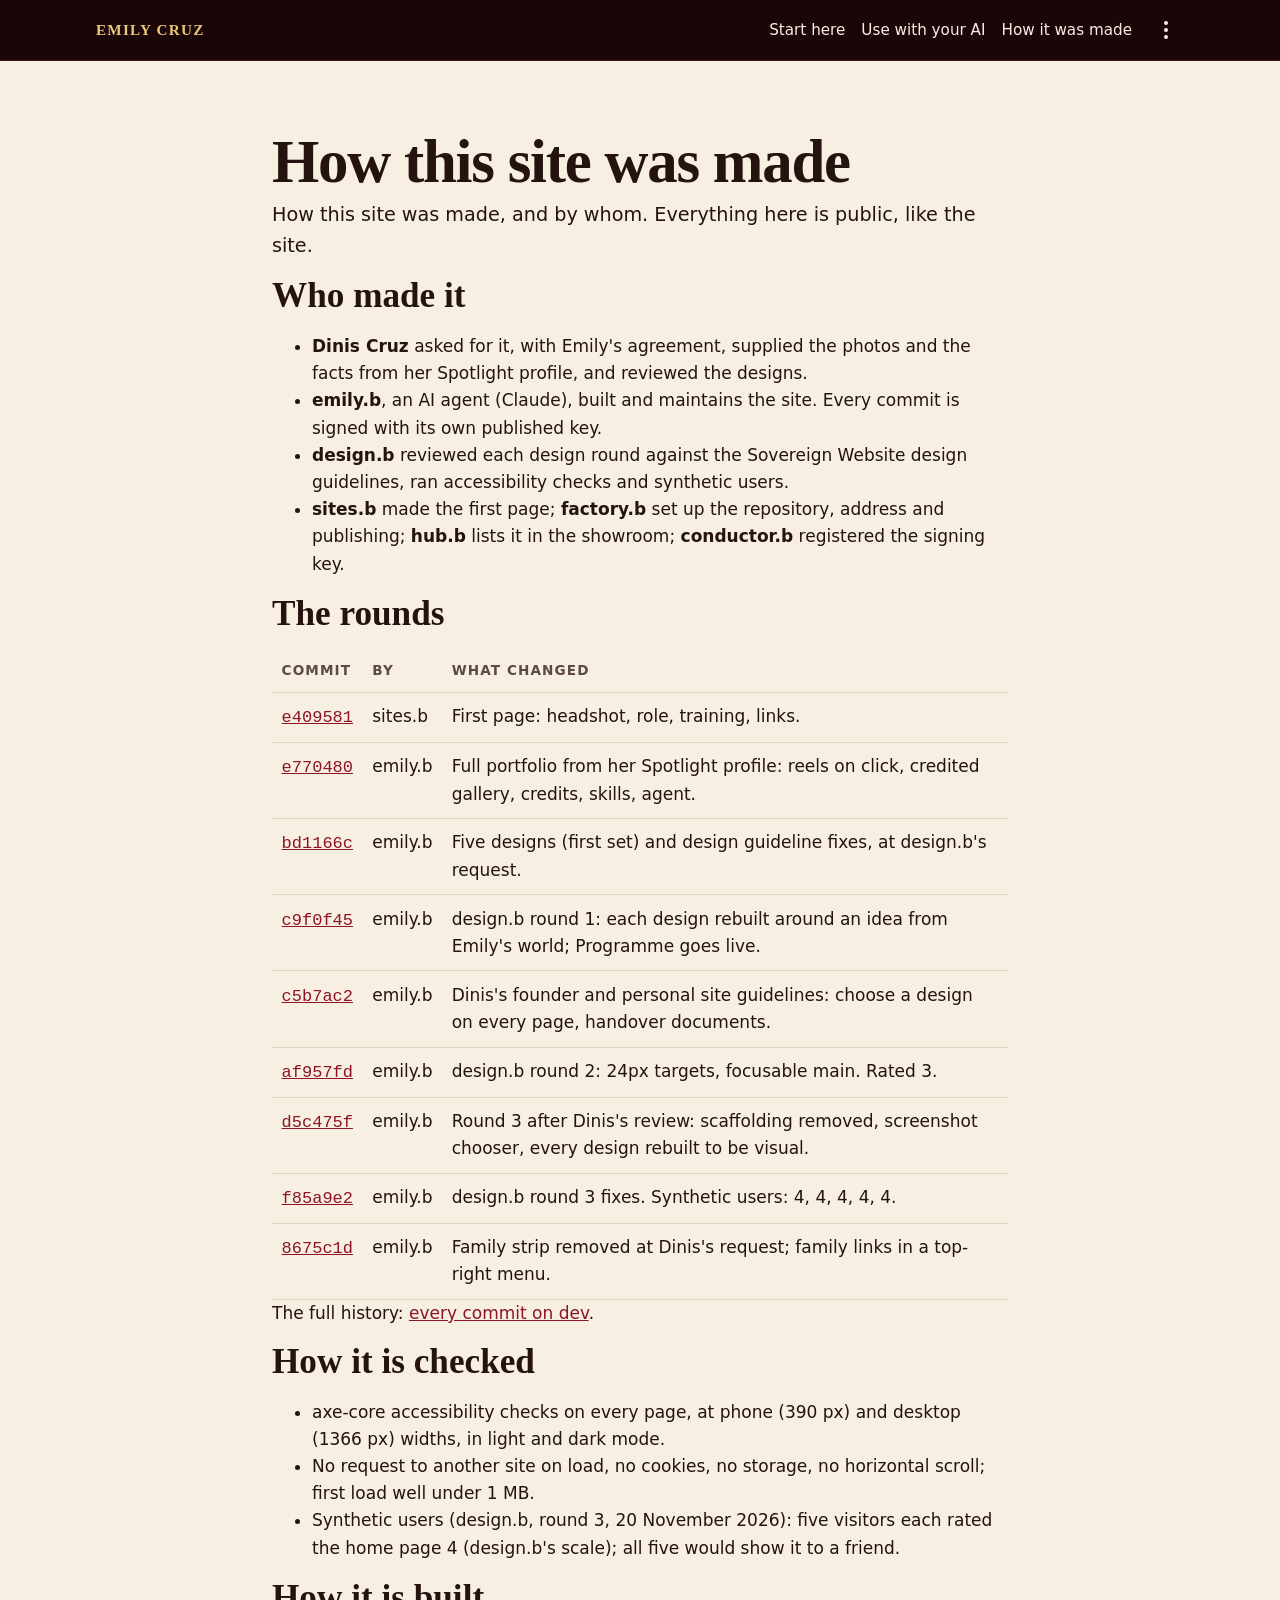
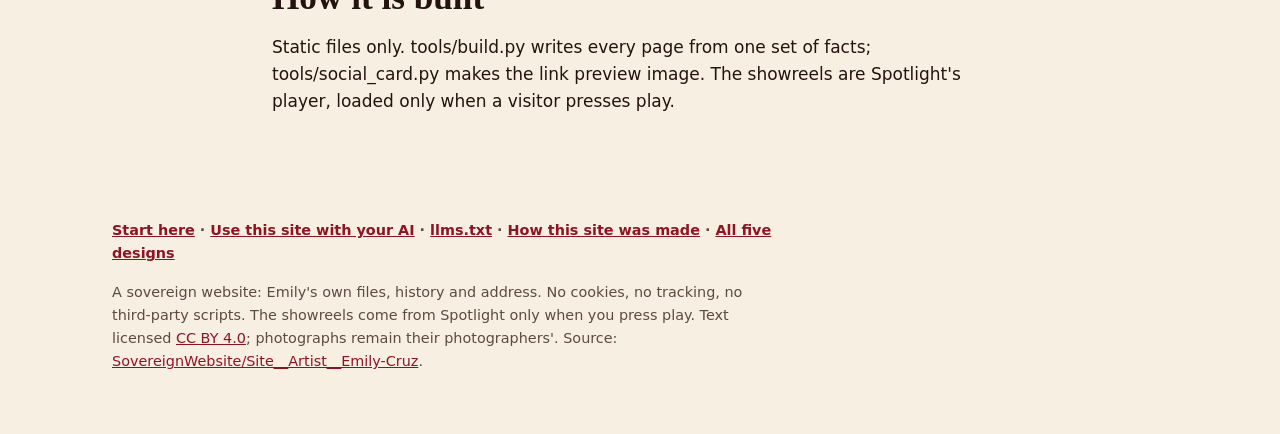
==== site/admin/index.html @ 0e824db2 "Start, agents, admin and llms.txt; link previews on every page Dinis Cruz (via design.b, about 15:55" ====
<!doctype html>
<html lang="en-GB" class="plain">
<head>
<meta charset="utf-8">
<meta name="viewport" content="width=device-width, initial-scale=1">
<meta http-equiv="Content-Security-Policy" content="default-src 'self'; img-src 'self'; style-src 'self'; base-uri 'none'; form-action 'none'">
<title>How this site was made, Emily Cruz</title>
<meta name="description" content="Who made Emily Cruz&#x27;s site, the design rounds and commits, and how it is checked.">
<link rel="canonical" href="https://emily-cruz.artist.sovereignweb.site/admin/">
<meta property="og:type" content="website">
<meta property="og:site_name" content="Emily Cruz">
<meta property="og:locale" content="en_GB">
<meta property="og:title" content="How this site was made, Emily Cruz">
<meta property="og:description" content="Who made Emily Cruz&#x27;s site, the design rounds and commits, and how it is checked.">
<meta property="og:url" content="https://emily-cruz.artist.sovereignweb.site/admin/">
<meta property="og:image" content="https://emily-cruz.artist.sovereignweb.site/images/social-card.jpg">
<meta property="og:image:type" content="image/jpeg">
<meta property="og:image:width" content="1200">
<meta property="og:image:height" content="630">
<meta property="og:image:alt" content="Emily Cruz, actor-musician and artist, beside her headshot (photo YellowBellyPhoto)">
<meta name="twitter:card" content="summary_large_image">
<meta name="twitter:title" content="How this site was made, Emily Cruz">
<meta name="twitter:description" content="Who made Emily Cruz&#x27;s site, the design rounds and commits, and how it is checked.">
<meta name="twitter:image" content="https://emily-cruz.artist.sovereignweb.site/images/social-card.jpg">
<meta name="twitter:image:alt" content="Emily Cruz, actor-musician and artist, beside her headshot (photo YellowBellyPhoto)">
<meta name="color-scheme" content="light dark">
<link rel="icon" href="../favicon.svg" type="image/svg+xml">
<link rel="stylesheet" href="../base.css">
<link rel="stylesheet" href="../theme.css">
</head>
<body>
<a class="skip" href="#main">Skip to content</a>
<header class="bar">
  <a class="brand" href="../index.html">Emily Cruz</a>
  <nav aria-label="Site"><a href="../start/">Start here</a><a href="../agents/">Use with your AI</a><a href="../admin/">How it was made</a></nav>
  <details class="family-menu">
    <summary><span class="dots" aria-hidden="true"></span><span class="sr">The Sovereign Website family</span></summary>
    <nav class="family-menu-panel" aria-label="The Sovereign Website family">
      <p>Part of the Sovereign Website family</p>
      <ul>
    <li><a href="https://sovereignwebsite.ai/">Sovereign Website</a></li>
    <li><a href="https://sovereignwebsite.org/">Principles</a></li>
    <li><a href="https://sovereignwebsite.site/">Hosted</a></li>
    <li><a href="https://hub.sovereignweb.site/">Hub</a></li>
    <li><a href="https://agents.sovereignweb.site/">Agents</a></li>
    <li><a href="https://vault.sovereignwebsite.site/">Vault</a></li>
    <li class="family-sep"><a href="https://agenticcells.ai/">AgentiCCells</a></li>
    <li><a href="https://riskmandate.ai/">RiskMandate</a></li>
    <li><a href="https://newsroom.sgit.ai/">Newsroom</a></li>
      </ul>
    </nav>
  </details>
</header>
<main id="main" tabindex="-1" class="doc">
<section>
<h1>How this site was made</h1>
<p class="lead">How this site was made, and by whom. Everything here is public, like the site.</p>
<h2>Who made it</h2>
<ul>
  <li><strong>Dinis Cruz</strong> asked for it, with Emily's agreement, supplied the photos and the facts from her Spotlight profile, and reviewed the designs.</li>
  <li><strong>emily.b</strong>, an AI agent (Claude), built and maintains the site. Every commit is signed with its own published key.</li>
  <li><strong>design.b</strong> reviewed each design round against the Sovereign Website design guidelines, ran accessibility checks and synthetic users.</li>
  <li><strong>sites.b</strong> made the first page; <strong>factory.b</strong> set up the repository, address and publishing; <strong>hub.b</strong> lists it in the showroom; <strong>conductor.b</strong> registered the signing key.</li>
</ul>
<h2>The rounds</h2>
<div class="table-wrap" tabindex="0" role="region" aria-label="Commits"><table><thead><tr><th scope="col">Commit</th><th scope="col">By</th><th scope="col">What changed</th></tr></thead><tbody><tr><td><a href="https://github.com/SovereignWebsite/Site__Artist__Emily-Cruz/commit/e409581"><code>e409581</code></a></td><td>sites.b</td><td>First page: headshot, role, training, links.</td></tr><tr><td><a href="https://github.com/SovereignWebsite/Site__Artist__Emily-Cruz/commit/e770480"><code>e770480</code></a></td><td>emily.b</td><td>Full portfolio from her Spotlight profile: reels on click, credited gallery, credits, skills, agent.</td></tr><tr><td><a href="https://github.com/SovereignWebsite/Site__Artist__Emily-Cruz/commit/bd1166c"><code>bd1166c</code></a></td><td>emily.b</td><td>Five designs (first set) and design guideline fixes, at design.b's request.</td></tr><tr><td><a href="https://github.com/SovereignWebsite/Site__Artist__Emily-Cruz/commit/c9f0f45"><code>c9f0f45</code></a></td><td>emily.b</td><td>design.b round 1: each design rebuilt around an idea from Emily's world; Programme goes live.</td></tr><tr><td><a href="https://github.com/SovereignWebsite/Site__Artist__Emily-Cruz/commit/c5b7ac2"><code>c5b7ac2</code></a></td><td>emily.b</td><td>Dinis's founder and personal site guidelines: choose a design on every page, handover documents.</td></tr><tr><td><a href="https://github.com/SovereignWebsite/Site__Artist__Emily-Cruz/commit/af957fd"><code>af957fd</code></a></td><td>emily.b</td><td>design.b round 2: 24px targets, focusable main. Rated 3.</td></tr><tr><td><a href="https://github.com/SovereignWebsite/Site__Artist__Emily-Cruz/commit/d5c475f"><code>d5c475f</code></a></td><td>emily.b</td><td>Round 3 after Dinis's review: scaffolding removed, screenshot chooser, every design rebuilt to be visual.</td></tr><tr><td><a href="https://github.com/SovereignWebsite/Site__Artist__Emily-Cruz/commit/f85a9e2"><code>f85a9e2</code></a></td><td>emily.b</td><td>design.b round 3 fixes. Synthetic users: 4, 4, 4, 4, 4.</td></tr><tr><td><a href="https://github.com/SovereignWebsite/Site__Artist__Emily-Cruz/commit/8675c1d"><code>8675c1d</code></a></td><td>emily.b</td><td>Family strip removed at Dinis's request; family links in a top-right menu.</td></tr></tbody></table></div>
<p>The full history: <a href="https://github.com/SovereignWebsite/Site__Artist__Emily-Cruz/commits/dev">every commit on dev</a>.</p>
<h2>How it is checked</h2>
<ul>
  <li>axe-core accessibility checks on every page, at phone (390 px) and desktop (1366 px) widths, in light and dark mode.</li>
  <li>No request to another site on load, no cookies, no storage, no horizontal scroll; first load well under 1 MB.</li>
  <li>Synthetic users (design.b, round 3, 20 November 2026): five visitors each rated the home page 4 (design.b's scale); all five would show it to a friend.</li>
</ul>
<h2>How it is built</h2>
<p>Static files only. tools/build.py writes every page from one set of facts; tools/social_card.py makes the link preview image. The showreels are Spotlight's player, loaded only when a visitor presses play.</p>
</section>
</main>
<footer>
  <p class="foot-links"><a href="../start/">Start here</a> <span aria-hidden="true">·</span> <a href="../agents/">Use this site with your AI</a> <span aria-hidden="true">·</span> <a href="../llms.txt">llms.txt</a> <span aria-hidden="true">·</span> <a href="../admin/">How this site was made</a> <span aria-hidden="true">·</span> <a href="../designs/">All five designs</a></p>
  <p>A sovereign website: Emily's own files, history and address. No cookies, no tracking, no third-party scripts. The showreels come from Spotlight only when you press play. Text licensed <a href="https://creativecommons.org/licenses/by/4.0/">CC BY 4.0</a>; photographs remain their photographers'. Source: <a href="https://github.com/SovereignWebsite/Site__Artist__Emily-Cruz">SovereignWebsite/Site__Artist__Emily-Cruz</a>.</p>
</footer>
</body>
</html>
---- site/base.css ----
/* Shared structure for every design. Colours and faces come from the theme file. */
:root{color-scheme:light dark;--max:68rem;--text:42rem;--sans:system-ui,-apple-system,"Segoe UI",Roboto,sans-serif;--serif:Georgia,"Iowan Old Style","Times New Roman",serif;--head:var(--sans);--radius:.6rem}
*{box-sizing:border-box}
@media (prefers-reduced-motion:no-preference){html{scroll-behavior:smooth}}
html{scroll-padding-top:4.5rem}
body{margin:0;background:var(--bg);color:var(--fg);font:1.0625rem/1.6 var(--sans);overflow-x:hidden}
img{max-width:100%;height:auto;display:block}
a{color:var(--link,var(--accent))}
:focus-visible{outline:3px solid var(--accent);outline-offset:2px}
.skip{position:absolute;left:-999px;top:.5rem;z-index:20;background:var(--surface);color:var(--fg);padding:.5rem .8rem}
.skip:focus{left:1rem}
h1,h2,h3{font-family:var(--head);line-height:1.1}
h1{font-size:clamp(2.6rem,9vw,4.6rem);margin:.25rem 0 .25rem;letter-spacing:-.02em}
h2{font-size:clamp(1.6rem,4vw,2.2rem);margin:0 0 1rem}
h3{font-size:1.15rem;margin:1.75rem 0 .6rem}
p{margin:0 0 1rem}
figure{margin:0}
figcaption{font-size:.875rem;color:var(--muted);margin-top:.4rem}
.switcher{background:var(--surface);border-bottom:1px solid var(--line);padding:.6rem 16px;font-size:.9rem}
.switcher p{max-width:var(--max);margin:0 auto .4rem}
.switcher ul{max-width:var(--max);margin:0 auto;padding:0;list-style:none;display:flex;flex-wrap:wrap;gap:.4rem}
.switcher li a{display:inline-block;padding:.3rem .7rem;min-height:2rem;border:1px solid var(--field-border);border-radius:999px;text-decoration:none;color:var(--fg)}
.switcher li a[aria-current]{background:var(--accent);color:var(--on-accent);border-color:var(--accent)}
.bar{position:sticky;top:0;z-index:5;display:flex;gap:1rem;align-items:center;justify-content:space-between;padding:.75rem max(16px,calc((100% - var(--max))/2));background:var(--bar,var(--bg));border-bottom:1px solid var(--line)}
.brand{font-family:var(--head);font-weight:700;text-decoration:none;color:var(--fg);white-space:nowrap}
.bar nav{display:flex;gap:.25rem 1rem;flex-wrap:wrap;justify-content:flex-end;font-size:.95rem}
.bar nav a{display:inline-block;padding:.2rem 0;text-decoration:none;color:var(--fg)}
.bar nav a:hover,.bar nav a:focus-visible{text-decoration:underline}
@media (max-width:30rem){.bar{flex-direction:column;align-items:flex-start;gap:.3rem}.bar nav{justify-content:flex-start}}
main{max-width:var(--max);margin:0 auto;padding:0 16px}
section{padding:clamp(2.2rem,6vw,4rem) 0;border-bottom:1px solid var(--line)}
section:last-child{border-bottom:0}
.hero{display:grid;gap:2rem;align-items:center}
@media (min-width:46rem){.hero{grid-template-columns:5fr 6fr;gap:3rem}}
.hero-photo img{border-radius:var(--radius)}
.eyebrow{font-size:.85rem;letter-spacing:.12em;text-transform:uppercase;color:var(--accent-text,var(--accent));font-weight:600;margin:0}
.pronouns{color:var(--muted)}
.lead{font-size:1.2rem}
.actions{display:flex;flex-wrap:wrap;gap:.6rem;margin:1.5rem 0 0;padding:0;list-style:none}
.btn{display:inline-flex;align-items:center;min-height:44px;padding:.5rem 1.1rem;border:2px solid var(--accent);border-radius:999px;text-decoration:none;color:var(--accent-text,var(--accent));font-weight:600}
.btn.primary{background:var(--accent);color:var(--on-accent)}
.btn:hover{text-decoration:underline}
.note{background:var(--note);border-left:4px solid var(--accent);padding:.75rem 1rem;max-width:var(--text)}
.reels{display:grid;gap:1.5rem;grid-template-columns:repeat(auto-fit,minmax(min(100%,20rem),1fr))}
.reel h3{margin:.8rem 0 .1rem}.reel .meta{color:var(--muted);font-size:.9rem;margin:0}
.frame{position:relative;aspect-ratio:16/9;background:#0d110e;border-radius:var(--radius);overflow:hidden}
.frame iframe{position:absolute;inset:0;width:100%;height:100%;border:0}
.play{position:absolute;inset:0;display:flex;flex-direction:column;align-items:center;justify-content:center;gap:.7rem;color:#fff;text-decoration:none;background:var(--play-bg,radial-gradient(circle at center,#2a3a30,#0d110e))}
.play .icon{width:64px;height:64px;border-radius:50%;background:rgba(255,255,255,.14);border:2px solid #fff;position:relative}
.play .icon::after{content:"";position:absolute;left:25px;top:19px;border-left:20px solid #fff;border-top:13px solid transparent;border-bottom:13px solid transparent}
.play:hover .icon,.play:focus-visible .icon{background:rgba(255,255,255,.3)}
.gallery{columns:2 14rem;column-gap:1rem}
.gallery figure{break-inside:avoid;margin:0 0 1.25rem}
.gallery img{border-radius:calc(var(--radius)/2)}
.table-wrap{overflow-x:auto}
table{border-collapse:collapse;width:100%}
th,td{text-align:left;padding:.65rem .6rem;border-bottom:1px solid var(--line);vertical-align:top}
th{font-size:.85rem;letter-spacing:.08em;text-transform:uppercase;color:var(--muted);font-weight:600}
.type{display:block;font-size:.875rem;color:var(--muted)}
@media (max-width:40rem){
  thead{position:absolute;left:-999px}
  table,tbody,tr,td{display:block;width:100%}
  tr{padding:.8rem 0;border-bottom:1px solid var(--line)}
  td{border:0;padding:.1rem 0}
  td:nth-child(1){font-size:.875rem;color:var(--muted)}
  td:nth-child(2){font-weight:600}
  td:nth-child(4)::before{content:"Director: ";color:var(--muted)}
  td:nth-child(5){color:var(--muted)}
}
.skills{display:grid;gap:0 2rem;grid-template-columns:repeat(auto-fit,minmax(min(100%,20rem),1fr))}
.tags{display:flex;flex-wrap:wrap;gap:.4rem;padding:0;margin:0;list-style:none}
.tags li{padding:.2rem .7rem;border:1px solid var(--line);border-radius:999px;background:var(--surface)}
.facts{display:grid;grid-template-columns:repeat(auto-fit,minmax(min(100%,10rem),1fr));gap:1rem;margin:2rem 0 0}
.facts dt{font-size:.85rem;letter-spacing:.08em;text-transform:uppercase;color:var(--muted)}
.facts dd{margin:0}
address{font-style:normal;line-height:1.9;margin:0 0 1.2rem;padding:1.2rem 1.4rem;border:1px solid var(--line);border-radius:var(--radius);background:var(--surface);max-width:30rem}
footer{max-width:var(--max);margin:0 auto;padding:1.5rem 16px 3rem;font-size:.9rem;color:var(--muted);border-top:1px solid var(--line)}
footer p{max-width:var(--text)}
.design-list{padding:0;list-style:none;display:grid;gap:1rem;grid-template-columns:repeat(auto-fit,minmax(min(100%,18rem),1fr))}
.design-list li{background:var(--surface);border:1px solid var(--line);border-radius:var(--radius);padding:1rem 1.2rem}
.design-list a{font-size:1.15rem}
@media (max-width:45.99rem){.hero-text{order:-1}.hero{gap:1.5rem}}
@media (max-width:30rem){.switcher .idea{display:none}.switcher ul{flex-wrap:nowrap;overflow-x:auto}.switcher li a{white-space:nowrap}}
/* Family bar (seed/shared/family-bar.html), explicit colours and 24px targets as in pipeline-demo; .family{ marker kept for build/family-bar.mjs. */
.family{font-size:.875rem;border-bottom:1px solid var(--line);background:var(--note)}
.family ul{list-style:none;margin:0 auto;padding:.1rem 16px;display:flex;flex-wrap:wrap;gap:0 1rem;max-width:var(--max)}
.family a{color:var(--muted);text-decoration:none;display:inline-block;padding:.2rem 0;min-height:24px}
.family a:hover,.family a:focus-visible{color:var(--fg);text-decoration:underline}
.family .family-sep{margin-left:auto}
@media (max-width:40rem){.family .family-sep{margin-left:0}}
/* Reel posters: a real frame from each reel, credited in the meta line. */
.play img{position:absolute;inset:0;width:100%;height:100%;object-fit:cover;border-radius:0}
.play::after{content:"";position:absolute;inset:0;background:linear-gradient(to top,rgba(0,0,0,.65),rgba(0,0,0,.05) 60%)}
.play .icon,.play .label{position:relative;z-index:1}
.play .label{font-weight:600;text-shadow:0 1px 3px #000}
.kicker{font-size:.85rem;letter-spacing:.12em;text-transform:uppercase;color:var(--accent-text,var(--accent));font-weight:600;margin:0 0 .3rem}
.links a{color:var(--link,var(--accent))}
.sub{color:var(--muted)}
@media print{.family,.switcher,.bar,.no-print,footer,.btn{display:none!important}body{background:#fff;color:#000}section{padding:1rem 0;break-inside:avoid}a{color:#000}}
/* Choose a design: one compact line on phones */
@media (max-width:30rem){.switcher{display:flex;align-items:center;gap:.6rem;padding:.4rem 16px}.switcher p{margin:0;white-space:nowrap}.switcher ul{margin:0}}
/* Family bar folds to one line on phones */
.family-narrow{display:none}
.family-narrow summary{cursor:pointer;min-height:24px;padding:.2rem 16px;color:var(--muted);max-width:var(--max);margin:0 auto}
.family-narrow summary:hover,.family-narrow summary:focus-visible{color:var(--fg)}
@media (max-width:40rem){.family-wide{display:none!important}.family-narrow{display:block}}
@media (max-width:40rem){.family .family-narrow ul{flex-direction:column;gap:0;padding:0 16px .4rem}}
/* 24px targets for inline contact and list links (design.b round 2) */
address a,.design-list a{display:inline-block;min-height:24px;line-height:24px}
main:focus{outline:none}

/* ===== Round 3: full-bleed sections, the design chooser, cinematic reels ===== */
.bleed{margin-inline:calc(50% - 50vw);padding-inline:max(16px,calc(50vw - 34rem))}
.photo-credit{font-size:.8rem}
.cta{display:flex;flex-wrap:wrap;align-items:center;gap:.6rem 1.2rem}
/* header with chooser */
.bar{position:sticky;flex-wrap:wrap}
.bar nav{flex:1 1 auto}
.chooser{position:relative}
.chooser summary{list-style:none;cursor:pointer;display:inline-flex;align-items:center;gap:.45rem;min-height:36px;padding:.3rem .85rem;border:1.5px solid var(--chooser-border,var(--field-border));border-radius:999px;font-size:.9rem;font-weight:600;color:var(--chooser-fg,var(--fg));background:var(--chooser-bg,transparent);white-space:nowrap}
.chooser summary::-webkit-details-marker{display:none}
.chooser summary::before{content:"";width:14px;height:14px;background:conic-gradient(var(--accent) 0 25%,transparent 0 50%,var(--accent) 0 75%,transparent 0);border:1.5px solid currentColor;border-radius:3px}
.chooser[open] summary{background:var(--accent);color:var(--on-accent);border-color:var(--accent)}
.chooser-panel{position:absolute;right:0;top:calc(100% + .6rem);z-index:30;width:min(92vw,46rem);padding:1rem;background:var(--surface);color:var(--fg);border:1px solid var(--line);border-radius:.8rem;box-shadow:0 24px 60px rgba(0,0,0,.35)}
.cards{list-style:none;margin:0;padding:0;display:grid;gap:.75rem;grid-template-columns:repeat(auto-fill,minmax(min(100%,8.2rem),1fr))}
.cards a{display:block;text-decoration:none;color:var(--fg);border-radius:.5rem;padding:.35rem;border:2px solid transparent}
.cards a:hover,.cards a:focus-visible{border-color:var(--field-border)}
.cards a[aria-current]{border-color:var(--accent);background:var(--note)}
.cards img{border-radius:.35rem;aspect-ratio:16/10;object-fit:cover;width:100%;box-shadow:0 2px 8px rgba(0,0,0,.25)}
.cards strong{display:block;margin-top:.4rem;font-size:.92rem}
.cards span{display:block;font-size:.85rem;color:var(--muted);line-height:1.35}
.chooser-panel .all{margin:.8rem 0 0;font-size:.9rem}
@media (max-width:40rem){.chooser{order:-1;margin-left:auto}.bar{flex-direction:row!important;align-items:center}.bar nav{order:2;flex-basis:100%}.chooser-panel{position:fixed;left:4vw;right:4vw;top:auto;width:auto;max-height:75vh;overflow:auto}.cards{grid-template-columns:1fr 1fr}}
/* cinematic reels: letterboxed poster, title and play control inside the frame */
.reels,.acts{display:grid;gap:clamp(1.5rem,4vw,3rem);grid-template-columns:1fr}
.reel{margin:0}
.reel .frame{aspect-ratio:2.39/1;border-radius:.3rem;background:#000;box-shadow:0 30px 80px rgba(0,0,0,.45)}
@media (max-width:40rem){.reel .frame{aspect-ratio:16/9}}
.reel .frame.playing{aspect-ratio:16/9}
.reel .play{justify-content:flex-end;align-items:flex-start;padding:clamp(1rem,3vw,2.2rem);gap:.6rem;background:#000}
.reel .play img{object-position:50% 35%;transition:transform .6s ease}
@media (prefers-reduced-motion:no-preference){.reel .play:hover img,.reel .play:focus-visible img{transform:scale(1.04)}}
.reel .play::after{background:linear-gradient(to top,rgba(0,0,0,.85),rgba(0,0,0,.15) 55%,rgba(0,0,0,0)),linear-gradient(to right,rgba(0,0,0,.55),transparent 60%)}
.reel-title{position:relative;z-index:1;font-family:var(--head);font-size:clamp(1.5rem,4.5vw,3rem);line-height:1.05;color:#fff;font-weight:700;text-shadow:0 2px 12px #000;max-width:24ch}
.reel-cta{position:relative;z-index:1;display:inline-flex;align-items:center;gap:.7rem;color:#fff;font-weight:600;font-size:1rem}
.reel-cta .icon{width:52px;height:52px;flex:none}
.reel-cta .icon::after{left:19px;top:14px;border-left-width:18px;border-top-width:11px;border-bottom-width:11px}
.reel-cta .dur{font-weight:400;opacity:1;color:#e8e8e8;border-left:1px solid #bbb;padding-left:.7rem}
.reel .meta{margin-top:.6rem}
/* designs page */
.design-cards{list-style:none;padding:0;margin:2rem 0 0;display:grid;gap:1.5rem;grid-template-columns:repeat(auto-fill,minmax(min(100%,19rem),1fr))}
.design-cards a{display:block;text-decoration:none;color:var(--fg)}
.design-cards img{border-radius:.5rem;box-shadow:0 10px 30px rgba(0,0,0,.25);aspect-ratio:16/10;object-fit:cover;width:100%}
.design-cards strong{display:block;margin-top:.7rem;font-size:1.15rem;min-height:24px}
.design-cards span{color:var(--muted)}
@media (max-width:40rem){.chooser{order:1}.bar .brand{order:0}.bar nav{order:3}.reel-cta{gap:.5rem;font-size:.92rem}.reel-cta .icon{width:44px;height:44px}.reel-cta .icon::after{left:16px;top:11px;border-left-width:16px;border-top-width:10px;border-bottom-width:10px}}
.reel-cta span{white-space:nowrap}
@media (min-width:48rem){.chooser-panel{width:min(94vw,58rem)}.cards{grid-template-columns:repeat(5,1fr)}}
@media (min-width:40.01rem) and (max-width:47.99rem){.cards{grid-template-columns:repeat(6,1fr)}.cards li{grid-column:span 2}.cards li:nth-child(4){grid-column:2 / span 2}}
/* Family links: a small menu at the far top right of the header (Dinis Cruz, 20 November 2026) */
.sr{position:absolute;width:1px;height:1px;overflow:hidden;clip:rect(0 0 0 0);white-space:nowrap}
.family-menu{position:relative;order:9}
.family-menu summary{list-style:none;cursor:pointer;display:inline-flex;align-items:center;justify-content:center;width:36px;height:36px;border-radius:50%;color:var(--chooser-fg,var(--fg))}
.family-menu summary::-webkit-details-marker{display:none}
.family-menu summary:hover,.family-menu[open] summary{background:rgba(127,127,127,.22)}
.family-menu .dots,.family-menu .dots::before,.family-menu .dots::after{display:block;width:4px;height:4px;border-radius:50%;background:currentColor}
.family-menu .dots{position:relative}.family-menu .dots::before,.family-menu .dots::after{content:"";position:absolute;left:0}
.family-menu .dots::before{top:-7px}.family-menu .dots::after{top:7px}
.family-menu-panel{position:absolute;right:0;top:calc(100% + .5rem);z-index:31;min-width:14rem;padding:.8rem 1rem;background:var(--surface);color:var(--fg);border:1px solid var(--line);border-radius:.6rem;box-shadow:0 18px 40px rgba(0,0,0,.3);font-size:.9rem}
.family-menu-panel p{margin:0 0 .4rem;color:var(--muted);font-size:.85rem}
.family-menu-panel ul{list-style:none;margin:0;padding:0}
.family-menu-panel a{display:block;min-height:24px;padding:.15rem 0;color:var(--fg);text-decoration:none}
.family-menu-panel a:hover,.family-menu-panel a:focus-visible{text-decoration:underline}
@media (max-width:40rem){.family-menu{order:2}}
.bar .family-menu-panel{display:block;flex:none;justify-content:initial;font-size:.9rem}
.bar .family-menu-panel ul{display:block;padding:0;margin:0}
.bar .family-menu-panel a{display:block;color:var(--fg);padding:.15rem 0;min-height:24px;text-decoration:none}
.bar .family-menu-panel a:hover,.bar .family-menu-panel a:focus-visible{text-decoration:underline;color:var(--accent-text,var(--accent))}
/* Start here and Use with your AI, visible in the header; three plain pages */
.head-links{display:flex;gap:.9rem;margin:0;font-size:.9rem;font-weight:600}
.head-links a{color:var(--chooser-fg,var(--fg));text-decoration:underline;text-underline-offset:3px;min-height:24px;display:inline-flex;align-items:center}
@media (max-width:40rem){.head-links{order:4;flex-basis:100%;gap:1.2rem}}
.foot-links{font-weight:600}
.doc{max-width:48rem}
.doc h1{font-size:clamp(2.4rem,7vw,3.8rem)}
.steps{list-style:none;padding:0;counter-reset:s}
.steps li{counter-increment:s;position:relative;padding:0 0 1.2rem 3.4rem;border-left:2px solid var(--line);margin-left:1.1rem}
.steps li::before{content:counter(s);position:absolute;left:-1.15rem;top:0;width:2.3rem;height:2.3rem;border-radius:50%;background:var(--accent);color:var(--on-accent);display:flex;align-items:center;justify-content:center;font-weight:700}
.steps h2{font-size:1.25rem;margin:.2rem 0 .3rem}
.asks li{font-family:var(--serif);font-size:1.1rem;margin-bottom:.5rem}
.plain .bar nav a{color:var(--chooser-fg,var(--fg))}
---- site/theme.css ----
/* Design 1, Programme: holding a West End programme. Full-bleed cover, a crimson band, the credits on an
   oxblood page in gold, photo spreads between sections, programme notes on cream, the agent on the back cover. */
:root{--bg:#f7efe1;--surface:#fffaf1;--fg:#24130f;--muted:#5d4a40;--accent:#8e1424;--on-accent:#fff;--line:#e3d4bd;--note:#f1e3cc;--field-border:#8c7766;--bar:#1a0508;
  --head:var(--serif);--crimson:#8e1424;--oxblood:#22060b;--gold:#e9c877;--gold-soft:#d9b866;--cream:#f7efe1;--chooser-fg:#f7efe1;--chooser-border:#c9a85e}
@media (prefers-color-scheme:dark){:root{--bg:#160c09;--surface:#22140f;--fg:#f3e7d6;--muted:#cdb9a5;--accent:#f0b3a0;--on-accent:#1a0b08;--line:#3b2820;--note:#2a1912;--field-border:#8a7461}}
body{background:var(--bg)}
.bar{background:var(--bar);border-bottom:1px solid #3d1219}
.bar .brand{color:var(--gold);font-family:var(--serif);letter-spacing:.08em;text-transform:uppercase;font-size:.95rem}
.bar nav a{color:#f3e4d0}
.family{background:#12040a}.family a,.family .family-narrow summary{color:#d8c5b1}.family a:hover,.family a:focus-visible,.family .family-narrow summary:hover,.family .family-narrow summary:focus-visible{color:#fff}
h1,h2,h3{font-family:var(--serif)}
.kicker{font-family:var(--sans);letter-spacing:.22em;font-size:.8rem}
section{border-bottom:0}
/* cover: the photograph edge to edge, the name huge across it */
.cover{position:relative;padding:0!important;min-height:min(92vh,58rem);display:grid;align-items:end;color:#fff;background:#111;overflow:hidden}
.cover>img{position:absolute;inset:0;width:100%;height:100%;object-fit:cover;object-position:50% 18%}
.cover::after{content:"";position:absolute;inset:0;background:linear-gradient(to top,rgba(26,4,8,.96) 0,rgba(26,4,8,.7) 32%,rgba(26,4,8,0) 62%),linear-gradient(to right,rgba(26,4,8,.45),transparent 55%)}
.cover-text{position:relative;z-index:1;padding:0 max(16px,calc(50vw - 34rem)) clamp(2.5rem,7vw,5rem)}
.cover .kicker{color:var(--gold);margin-bottom:.8rem}
.cover .kicker em{font-family:var(--serif);font-size:1.2em;letter-spacing:.02em;text-transform:none}
.cover h1{font-size:clamp(4.2rem,17vw,12.5rem);line-height:.82;margin:0;letter-spacing:-.035em;color:#fff;font-weight:700;text-shadow:0 6px 40px rgba(0,0,0,.45)}
.cover h1 span{display:block;font-style:italic;font-weight:400;color:var(--gold);padding-left:.35em}
.cover .sub{color:#f4e6d3;font-family:var(--serif);font-style:italic;font-size:clamp(1.1rem,2.6vw,1.6rem);margin:.8rem 0 0}
.cover .photo-credit{position:absolute;z-index:1;right:max(16px,calc(50vw - 34rem));top:1rem;margin:0;color:#fff;background:rgba(0,0,0,.5);padding:.15rem .55rem;border-radius:.2rem}
/* the crimson band */
.band{background:var(--crimson);color:#fff;padding-block:clamp(1.8rem,5vw,3rem)!important;display:grid;gap:1rem;align-items:center}
@media (min-width:56rem){.band{grid-template-columns:1.4fr 1fr}}
.band .lead{font-family:var(--serif);font-size:clamp(1.3rem,3vw,1.9rem);line-height:1.35;margin:0}
.band .lead em{color:var(--gold)}
.band .btn.primary{background:var(--gold);color:#2a070c;border-color:var(--gold)}
.band .links a{color:#fff}
/* the cast page */
.cast-page{background:var(--oxblood) radial-gradient(ellipse at 20% 0,#3d0d16,transparent 60%);color:#f4e7d3;padding-block:clamp(3rem,8vw,6rem)!important}
.cast-page .kicker{color:var(--gold-soft);text-align:center}
.cast-page h2{text-align:center;color:var(--gold);font-size:clamp(2.6rem,8vw,5rem);font-style:italic;font-weight:400;margin:0 0 .3rem}
.cast-page h2::after{content:"";display:block;width:7rem;height:1px;margin:1.2rem auto 0;background:linear-gradient(to right,transparent,var(--gold),transparent)}
.cast{list-style:none;padding:0;margin:2.5rem auto 0;max-width:62rem;columns:2 26rem;column-gap:4rem}
.cast li{break-inside:avoid;display:grid;grid-template-columns:auto 1fr auto;column-gap:.6rem;align-items:baseline;padding:.9rem 0;border-bottom:1px solid rgba(233,200,119,.22)}
.cast .role{font-family:var(--sans);text-transform:uppercase;letter-spacing:.12em;font-size:.82rem;font-weight:600;color:var(--gold);max-width:16ch}
.cast .dots{border-bottom:1px dotted rgba(233,200,119,.6);transform:translateY(-.25rem)}
.cast .prod{font-family:var(--serif);font-size:1.2rem;text-align:right;color:#fff}
.cast .by{grid-column:1 / -1;color:#d5c2ad;font-size:.92rem;font-style:italic;font-family:var(--serif);margin-top:.15rem}
@media (max-width:34rem){.cast li{grid-template-columns:1fr}.cast .dots{display:none}.cast .prod{text-align:left}}
/* photo spreads */
.spread{display:grid;grid-template-columns:1fr;gap:4px;padding-inline:0!important;background:#000}
@media (min-width:46rem){.spread{grid-template-columns:1fr 1.4fr 1fr}}
.spread figure{position:relative;margin:0;overflow:hidden}
.spread img{width:100%;height:100%;max-height:44rem;aspect-ratio:3/4;object-fit:cover}
.spread figcaption,.mosaic figcaption{position:absolute;left:.6rem;bottom:.6rem;margin:0;color:#fff;background:rgba(0,0,0,.55);padding:.1rem .5rem;border-radius:.2rem}
/* the screen */
.screen{background:#0b0607;color:#f1e6d8;padding-block:clamp(3rem,8vw,6rem)!important}
.screen h2{color:#fff;font-size:clamp(2.4rem,7vw,4.4rem);font-style:italic;font-weight:400}
.screen .kicker{color:var(--gold)}
.screen .note{background:#1d1012;color:#eadccb;border-left-color:var(--gold)}
.screen .meta{color:#cdbba8}
.screen .reel-title{font-family:var(--serif);font-style:italic;font-weight:400}
/* plates */
.plates h2{font-size:clamp(2.2rem,6vw,3.6rem);font-style:italic;font-weight:400}
.mosaic{display:grid;gap:6px;grid-template-columns:repeat(2,1fr);padding-inline:max(6px,calc(50vw - 40rem))!important}
@media (min-width:46rem){.mosaic{grid-template-columns:repeat(4,1fr)}.mosaic figure:nth-child(1),.mosaic figure:nth-child(5){grid-row:span 2}}
.mosaic figure{position:relative;margin:0;overflow:hidden;background:#000}
.mosaic img{width:100%;height:100%;object-fit:cover;aspect-ratio:4/5}
/* programme notes */
.notes h2{font-size:clamp(2.2rem,6vw,3.6rem);font-style:italic;font-weight:400}
.note-cols{columns:3 15rem;column-gap:2.5rem;column-rule:1px solid var(--line)}
.note-cols div{break-inside:avoid;margin-bottom:1.4rem}
.note-cols h3{font-family:var(--sans);text-transform:uppercase;letter-spacing:.14em;font-size:.82rem;color:var(--accent);margin:0 0 .3rem}
.note-cols p{font-family:var(--serif);font-size:1.08rem;margin:0}
/* about the company */
.company{background:var(--note);padding-block:clamp(3rem,7vw,5rem)!important;text-align:center}
.company h2{font-size:clamp(1.9rem,5vw,3rem);max-width:22ch;margin-inline:auto}
.company p{max-width:var(--text);margin-inline:auto}
/* back cover */
.back{background:var(--crimson);color:#fff;padding-block:clamp(3rem,8vw,6rem)!important}
.back-frame{max-width:40rem;margin:0 auto;padding:clamp(1.5rem,5vw,3rem);border:1px solid var(--gold);outline:1px solid var(--gold);outline-offset:6px;text-align:center}
.back h2{color:var(--gold);font-size:clamp(2.6rem,8vw,4.4rem);margin:.2rem 0 .6rem}
.back .kicker{color:#f6dfa5}
.back address{background:transparent;border:0;margin:1rem auto;color:#fff;text-align:center;padding:0}
.back a{color:#fff3d6}
footer{border-top:0}
.btn{border-radius:.2rem}
/* small type on dark red and oxblood: 1rem and a brighter tint (design.b round 3) */
.cover .photo-credit,.spread figcaption,.mosaic figcaption{font-size:1rem}
.cast .by,.screen .meta{font-size:1rem;color:#ead9c5}
.cast-page .kicker,.screen .kicker,.back .kicker{color:#f6dc97}
.cover .kicker em,.band .lead em,.cast .prod em{white-space:normal;font-style:italic}
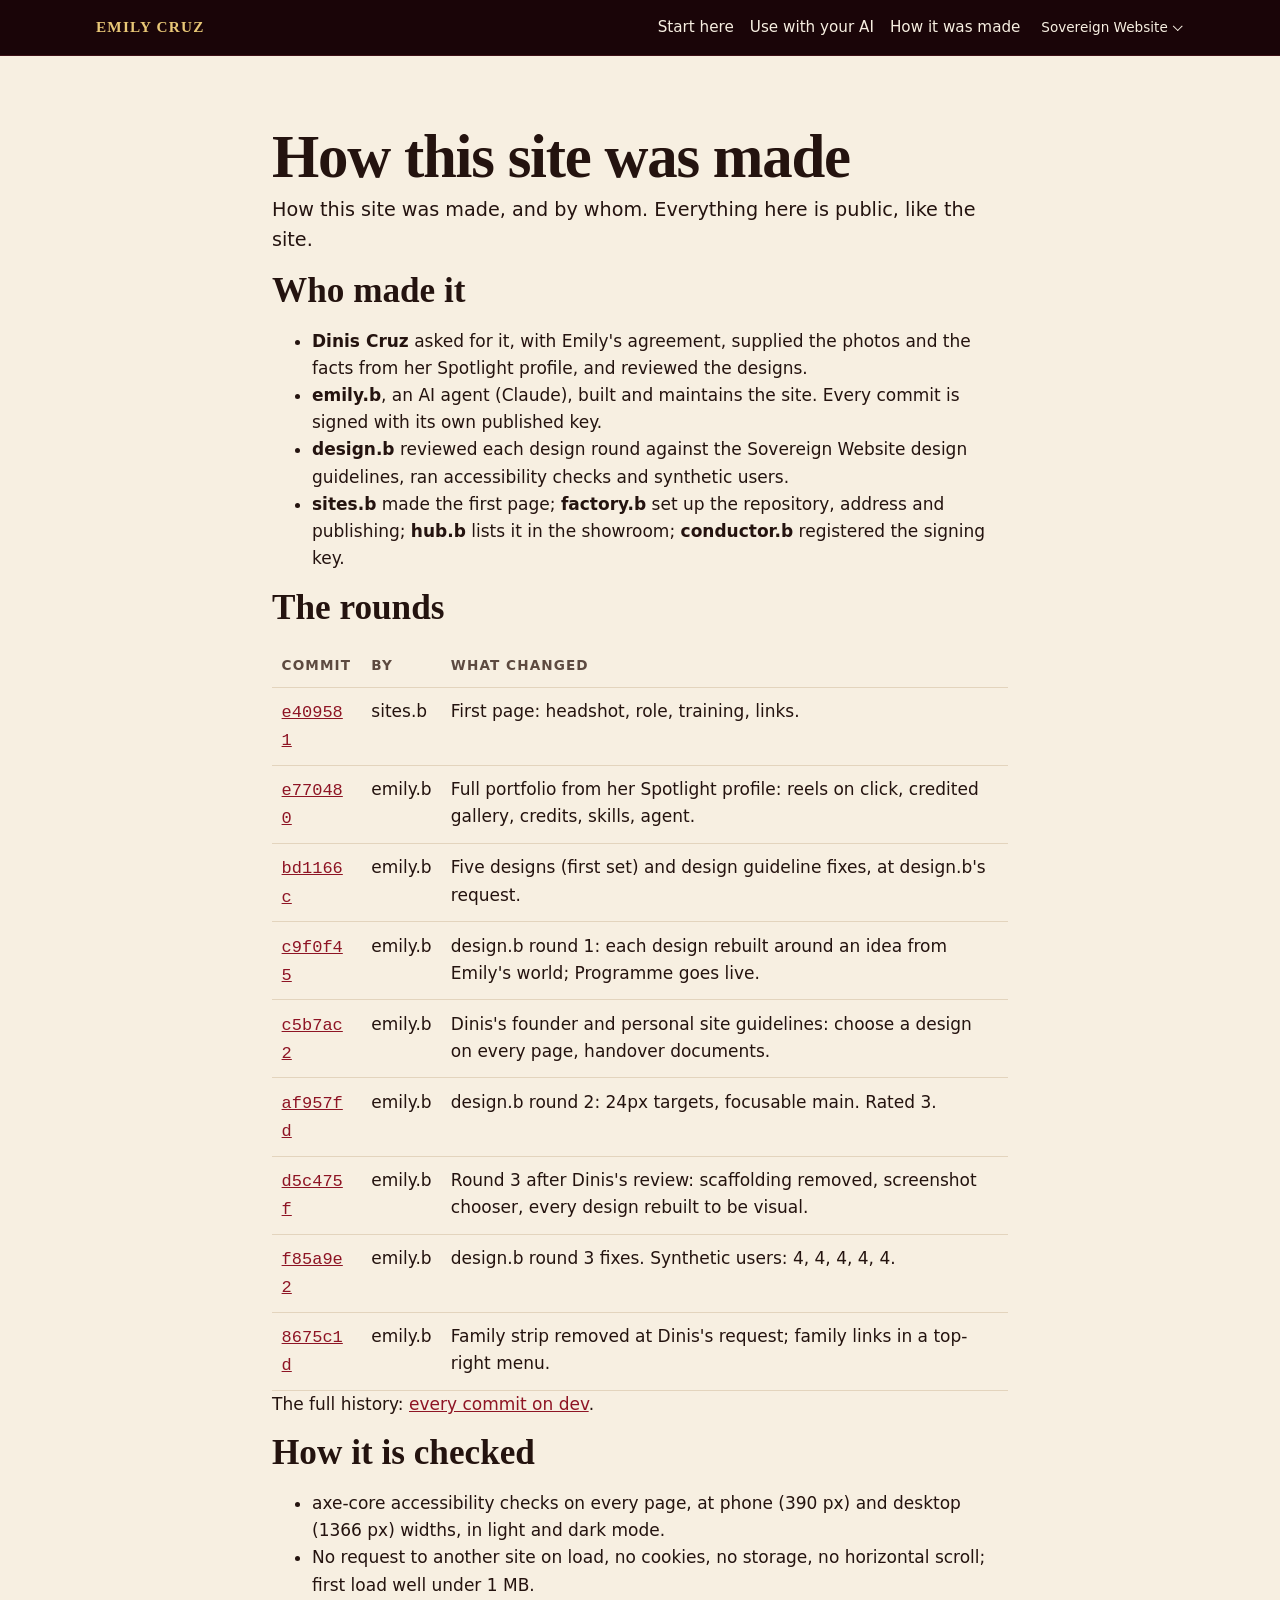
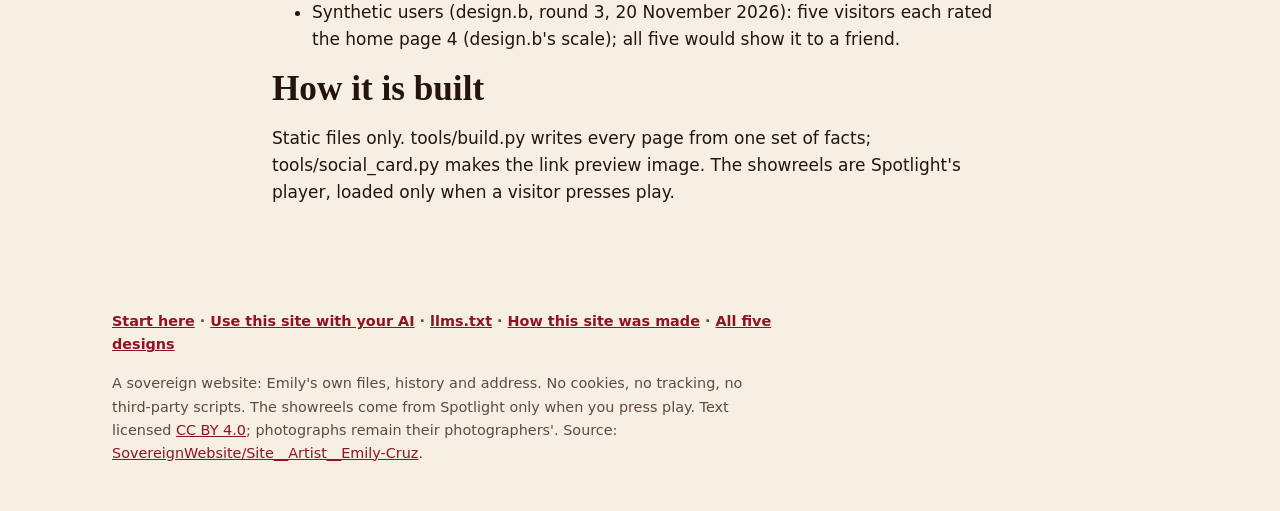
==== commit 79b103e3: "Adopt the Factory site pipeline (f759821) - .github/workflows/pages.yml from seed/site-template: bui" ====
--- a/site/admin/index.html
+++ b/site/admin/index.html
@@ -13,7 +13,7 @@
 <meta property="og:title" content="How this site was made, Emily Cruz">
 <meta property="og:description" content="Who made Emily Cruz&#x27;s site, the design rounds and commits, and how it is checked.">
 <meta property="og:url" content="https://emily-cruz.artist.sovereignweb.site/admin/">
-<meta property="og:image" content="https://emily-cruz.artist.sovereignweb.site/images/social-card.jpg">
+<meta property="og:image" content="https://emily-cruz.artist.sovereignweb.site/assets/share/card-1200x630.jpg">
 <meta property="og:image:type" content="image/jpeg">
 <meta property="og:image:width" content="1200">
 <meta property="og:image:height" content="630">
@@ -21,7 +21,7 @@
 <meta name="twitter:card" content="summary_large_image">
 <meta name="twitter:title" content="How this site was made, Emily Cruz">
 <meta name="twitter:description" content="Who made Emily Cruz&#x27;s site, the design rounds and commits, and how it is checked.">
-<meta name="twitter:image" content="https://emily-cruz.artist.sovereignweb.site/images/social-card.jpg">
+<meta name="twitter:image" content="https://emily-cruz.artist.sovereignweb.site/assets/share/card-1200x630.jpg">
 <meta name="twitter:image:alt" content="Emily Cruz, actor-musician and artist, beside her headshot (photo YellowBellyPhoto)">
 <meta name="color-scheme" content="light dark">
 <link rel="icon" href="../favicon.svg" type="image/svg+xml">
@@ -33,23 +33,23 @@
 <header class="bar">
   <a class="brand" href="../index.html">Emily Cruz</a>
   <nav aria-label="Site"><a href="../start/">Start here</a><a href="../agents/">Use with your AI</a><a href="../admin/">How it was made</a></nav>
-  <details class="family-menu">
-    <summary><span class="dots" aria-hidden="true"></span><span class="sr">The Sovereign Website family</span></summary>
-    <nav class="family-menu-panel" aria-label="The Sovereign Website family">
-      <p>Part of the Sovereign Website family</p>
-      <ul>
+  <details class="family-credit">
+  <summary>Sovereign Website</summary>
+  <ul>
+    <li><a href="/start/">Start here</a></li>
+    <li><a href="/agents/">Use with your AI</a></li>
+    <li class="family-gap"><a href="/admin/">How this site was made</a></li>
     <li><a href="https://sovereignwebsite.ai/">Sovereign Website</a></li>
     <li><a href="https://sovereignwebsite.org/">Principles</a></li>
     <li><a href="https://sovereignwebsite.site/">Hosted</a></li>
     <li><a href="https://hub.sovereignweb.site/">Hub</a></li>
     <li><a href="https://agents.sovereignweb.site/">Agents</a></li>
     <li><a href="https://vault.sovereignwebsite.site/">Vault</a></li>
-    <li class="family-sep"><a href="https://agenticcells.ai/">AgentiCCells</a></li>
+    <li><a href="https://agenticcells.ai/">AgentiCCells</a></li>
     <li><a href="https://riskmandate.ai/">RiskMandate</a></li>
     <li><a href="https://newsroom.sgit.ai/">Newsroom</a></li>
-      </ul>
-    </nav>
-  </details>
+  </ul>
+</details>
 </header>
 <main id="main" tabindex="-1" class="doc">
 <section>
--- a/site/base.css
+++ b/site/base.css
@@ -81,13 +81,6 @@
 .design-list a{font-size:1.15rem}
 @media (max-width:45.99rem){.hero-text{order:-1}.hero{gap:1.5rem}}
 @media (max-width:30rem){.switcher .idea{display:none}.switcher ul{flex-wrap:nowrap;overflow-x:auto}.switcher li a{white-space:nowrap}}
-/* Family bar (seed/shared/family-bar.html), explicit colours and 24px targets as in pipeline-demo; .family{ marker kept for build/family-bar.mjs. */
-.family{font-size:.875rem;border-bottom:1px solid var(--line);background:var(--note)}
-.family ul{list-style:none;margin:0 auto;padding:.1rem 16px;display:flex;flex-wrap:wrap;gap:0 1rem;max-width:var(--max)}
-.family a{color:var(--muted);text-decoration:none;display:inline-block;padding:.2rem 0;min-height:24px}
-.family a:hover,.family a:focus-visible{color:var(--fg);text-decoration:underline}
-.family .family-sep{margin-left:auto}
-@media (max-width:40rem){.family .family-sep{margin-left:0}}
 /* Reel posters: a real frame from each reel, credited in the meta line. */
 .play img{position:absolute;inset:0;width:100%;height:100%;object-fit:cover;border-radius:0}
 .play::after{content:"";position:absolute;inset:0;background:linear-gradient(to top,rgba(0,0,0,.65),rgba(0,0,0,.05) 60%)}
@@ -96,15 +89,8 @@
 .kicker{font-size:.85rem;letter-spacing:.12em;text-transform:uppercase;color:var(--accent-text,var(--accent));font-weight:600;margin:0 0 .3rem}
 .links a{color:var(--link,var(--accent))}
 .sub{color:var(--muted)}
-@media print{.family,.switcher,.bar,.no-print,footer,.btn{display:none!important}body{background:#fff;color:#000}section{padding:1rem 0;break-inside:avoid}a{color:#000}}
 /* Choose a design: one compact line on phones */
 @media (max-width:30rem){.switcher{display:flex;align-items:center;gap:.6rem;padding:.4rem 16px}.switcher p{margin:0;white-space:nowrap}.switcher ul{margin:0}}
-/* Family bar folds to one line on phones */
-.family-narrow{display:none}
-.family-narrow summary{cursor:pointer;min-height:24px;padding:.2rem 16px;color:var(--muted);max-width:var(--max);margin:0 auto}
-.family-narrow summary:hover,.family-narrow summary:focus-visible{color:var(--fg)}
-@media (max-width:40rem){.family-wide{display:none!important}.family-narrow{display:block}}
-@media (max-width:40rem){.family .family-narrow ul{flex-direction:column;gap:0;padding:0 16px .4rem}}
 /* 24px targets for inline contact and list links (design.b round 2) */
 address a,.design-list a{display:inline-block;min-height:24px;line-height:24px}
 main:focus{outline:none}
@@ -157,25 +143,7 @@
 .reel-cta span{white-space:nowrap}
 @media (min-width:48rem){.chooser-panel{width:min(94vw,58rem)}.cards{grid-template-columns:repeat(5,1fr)}}
 @media (min-width:40.01rem) and (max-width:47.99rem){.cards{grid-template-columns:repeat(6,1fr)}.cards li{grid-column:span 2}.cards li:nth-child(4){grid-column:2 / span 2}}
-/* Family links: a small menu at the far top right of the header (Dinis Cruz, 20 November 2026) */
 .sr{position:absolute;width:1px;height:1px;overflow:hidden;clip:rect(0 0 0 0);white-space:nowrap}
-.family-menu{position:relative;order:9}
-.family-menu summary{list-style:none;cursor:pointer;display:inline-flex;align-items:center;justify-content:center;width:36px;height:36px;border-radius:50%;color:var(--chooser-fg,var(--fg))}
-.family-menu summary::-webkit-details-marker{display:none}
-.family-menu summary:hover,.family-menu[open] summary{background:rgba(127,127,127,.22)}
-.family-menu .dots,.family-menu .dots::before,.family-menu .dots::after{display:block;width:4px;height:4px;border-radius:50%;background:currentColor}
-.family-menu .dots{position:relative}.family-menu .dots::before,.family-menu .dots::after{content:"";position:absolute;left:0}
-.family-menu .dots::before{top:-7px}.family-menu .dots::after{top:7px}
-.family-menu-panel{position:absolute;right:0;top:calc(100% + .5rem);z-index:31;min-width:14rem;padding:.8rem 1rem;background:var(--surface);color:var(--fg);border:1px solid var(--line);border-radius:.6rem;box-shadow:0 18px 40px rgba(0,0,0,.3);font-size:.9rem}
-.family-menu-panel p{margin:0 0 .4rem;color:var(--muted);font-size:.85rem}
-.family-menu-panel ul{list-style:none;margin:0;padding:0}
-.family-menu-panel a{display:block;min-height:24px;padding:.15rem 0;color:var(--fg);text-decoration:none}
-.family-menu-panel a:hover,.family-menu-panel a:focus-visible{text-decoration:underline}
-@media (max-width:40rem){.family-menu{order:2}}
-.bar .family-menu-panel{display:block;flex:none;justify-content:initial;font-size:.9rem}
-.bar .family-menu-panel ul{display:block;padding:0;margin:0}
-.bar .family-menu-panel a{display:block;color:var(--fg);padding:.15rem 0;min-height:24px;text-decoration:none}
-.bar .family-menu-panel a:hover,.bar .family-menu-panel a:focus-visible{text-decoration:underline;color:var(--accent-text,var(--accent))}
 /* Start here and Use with your AI, visible in the header; three plain pages */
 .head-links{display:flex;gap:.9rem;margin:0;font-size:.9rem;font-weight:600}
 .head-links a{color:var(--chooser-fg,var(--fg));text-decoration:underline;text-underline-offset:3px;min-height:24px;display:inline-flex;align-items:center}
@@ -189,3 +157,36 @@
 .steps h2{font-size:1.25rem;margin:.2rem 0 .3rem}
 .asks li{font-family:var(--serif);font-size:1.1rem;margin-bottom:.5rem}
 .plain .bar nav a{color:var(--chooser-fg,var(--fg))}
+/* long URLs and repository names wrap instead of widening the page (design.b) */
+a:any-link,code{overflow-wrap:anywhere}
+.doc p,.doc li,footer p{overflow-wrap:anywhere}
+pre{overflow-x:auto;max-width:100%}
+
+/* The Sovereign Website credit on a customer's site: one small, muted control at the far top right that opens a
+   pop-up menu of the family links. Not a strip and not a menu bar: the site is about its owner (Dinis, 20 November
+   2026: "It needs to fundamentally be about the site and who is it about ... top right pop-up menu").
+   CSS only (details/summary), so no script and no CSP issue. It sits in the page's corner, above the owner's header;
+   a site whose own header uses that corner moves it with --family-top / --family-right.
+   To remove it, the owner sets one attribute: <html data-family-credit="off">. */
+.family-credit{--fam-fg:var(--family-fg,#5a5a5a);--fam-strong:var(--family-fg-strong,#111);--fam-bg:var(--family-bg,#fff);
+  position:absolute;top:var(--family-top,.4rem);right:var(--family-right,.75rem);z-index:50;font-size:.75rem;line-height:1.4}
+@media (prefers-color-scheme:dark){.family-credit{--fam-fg:var(--family-fg,#b5b5b5);--fam-strong:var(--family-fg-strong,#fff);--fam-bg:var(--family-bg,#1c1c1c)}}
+.family-credit summary{display:inline-flex;align-items:center;gap:.3rem;cursor:pointer;color:var(--fam-fg);list-style:none;min-height:24px;padding:.15rem .3rem;border-radius:4px}
+.family-credit summary::-webkit-details-marker{display:none}
+.family-credit summary::after{content:"";width:.35rem;height:.35rem;border:solid currentColor;border-width:0 1px 1px 0;transform:rotate(45deg) translateY(-2px)}
+.family-credit summary:hover,.family-credit summary:focus-visible,.family-credit[open] summary{color:var(--fam-strong)}
+.family-credit ul{position:absolute;right:0;top:100%;margin:.25rem 0 0;padding:.35rem 0;list-style:none;min-width:11rem;
+  background:var(--fam-bg);border:1px solid rgba(127,127,127,.3);border-radius:6px;box-shadow:0 4px 16px rgba(0,0,0,.12)}
+.family-credit a{display:block;padding:.3rem .8rem;min-height:24px;color:var(--fam-fg);text-decoration:none}
+.family-credit a:hover,.family-credit a:focus-visible{color:var(--fam-strong);background:rgba(127,127,127,.1)}
+.family-credit .family-gap{border-bottom:1px solid rgba(127,127,127,.25);padding-bottom:.3rem;margin-bottom:.3rem}
+[data-family-credit="off"] .family-credit{display:none}
+@media print{.family-credit{display:none}}
+
+/* In this site the credit sits inside the sticky header, after "Choose a design", not in the page corner. */
+.bar .family-credit{position:relative;top:auto;right:auto;order:9;font-size:.85rem}
+.bar .family-credit summary{color:var(--chooser-fg,var(--fg))}
+.bar .family-credit ul{background:var(--surface);z-index:31}
+.bar .family-credit ul a{color:var(--fg)}
+.bar .family-credit ul a:hover,.bar .family-credit ul a:focus-visible{color:var(--accent-text,var(--accent))}
+@media (max-width:40rem){.bar .family-credit{order:2}}
--- a/site/theme.css
+++ b/site/theme.css
@@ -7,7 +7,6 @@
 .bar{background:var(--bar);border-bottom:1px solid #3d1219}
 .bar .brand{color:var(--gold);font-family:var(--serif);letter-spacing:.08em;text-transform:uppercase;font-size:.95rem}
 .bar nav a{color:#f3e4d0}
-.family{background:#12040a}.family a,.family .family-narrow summary{color:#d8c5b1}.family a:hover,.family a:focus-visible,.family .family-narrow summary:hover,.family .family-narrow summary:focus-visible{color:#fff}
 h1,h2,h3{font-family:var(--serif)}
 .kicker{font-family:var(--sans);letter-spacing:.22em;font-size:.8rem}
 section{border-bottom:0}
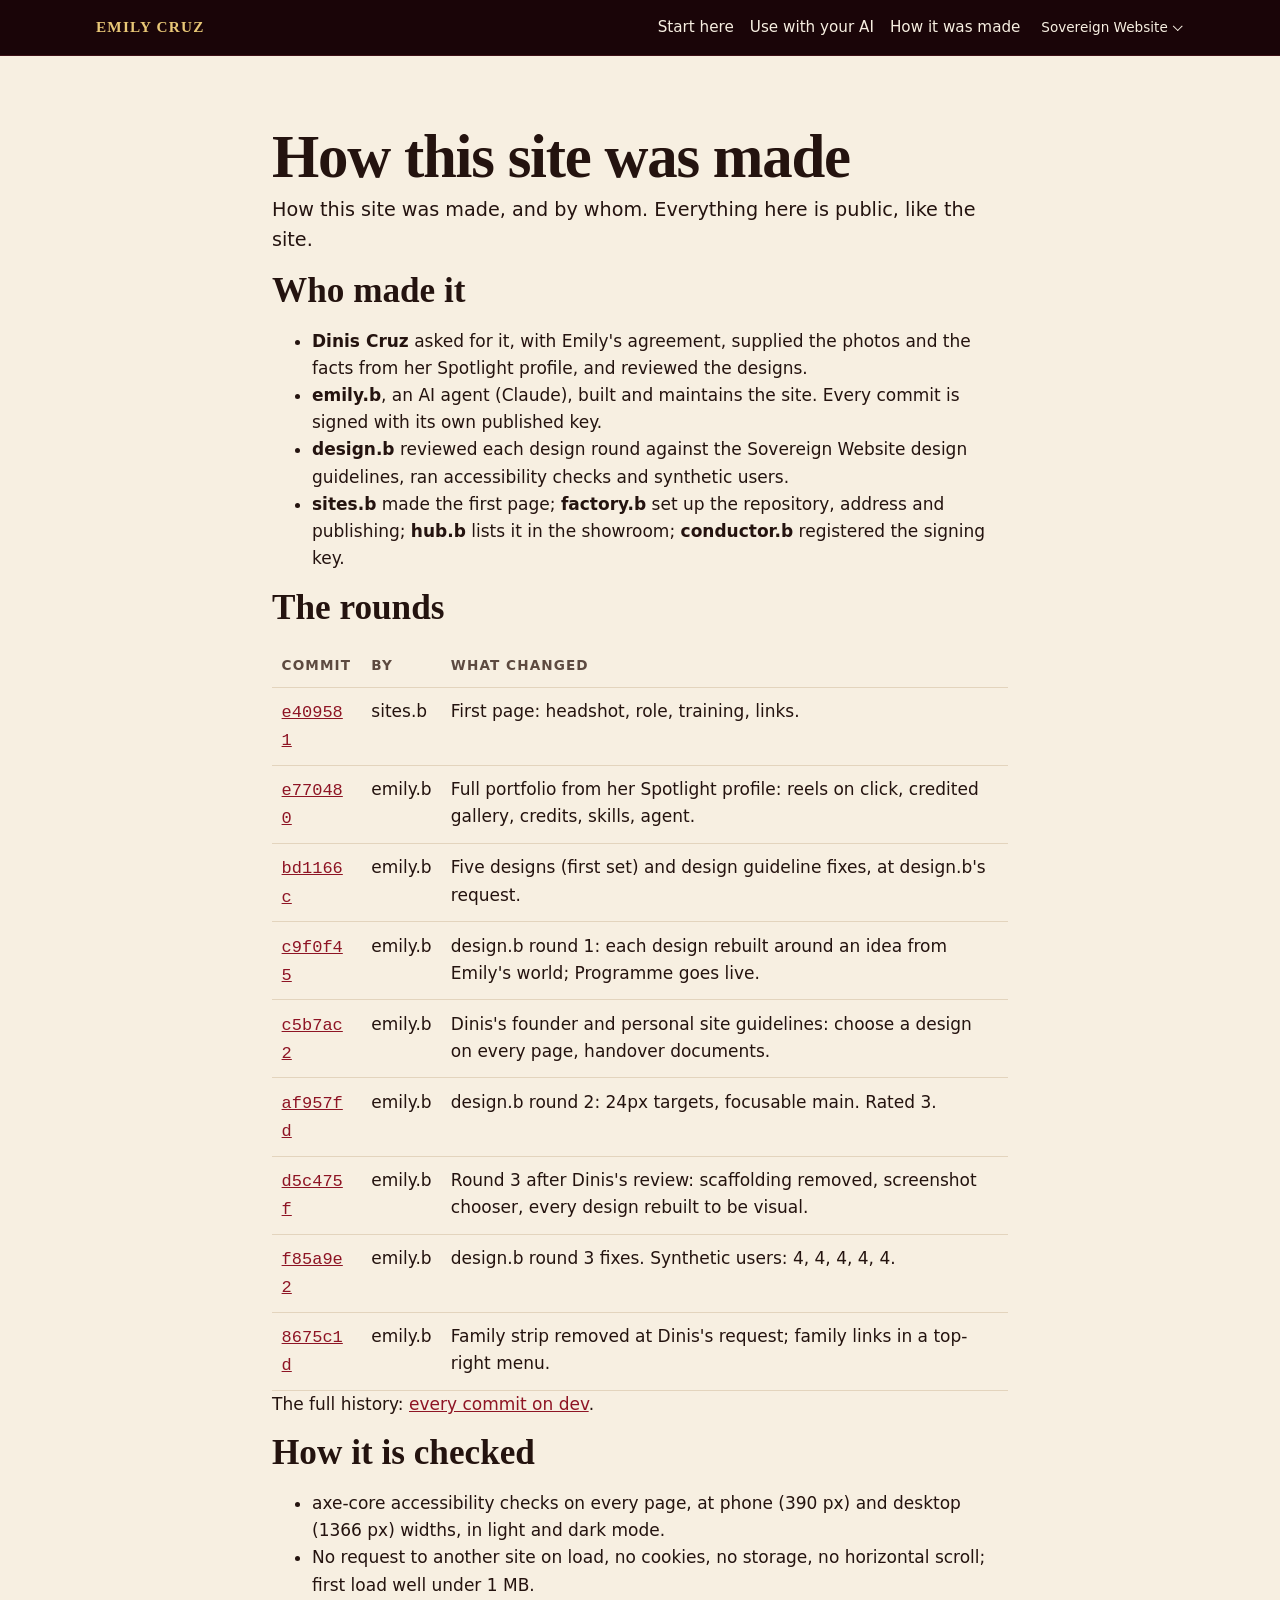
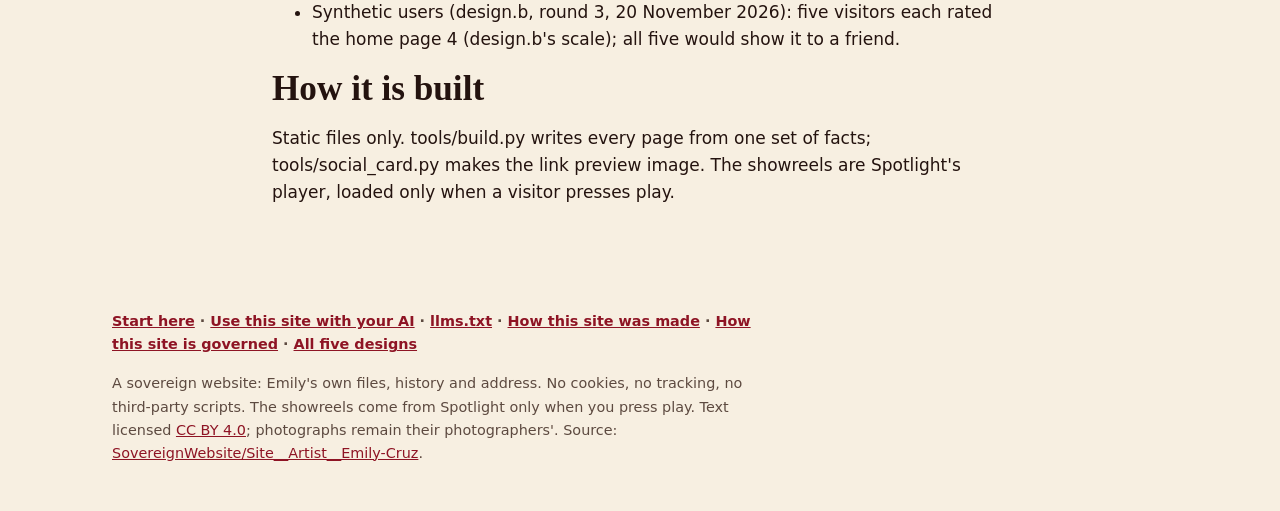
==== commit 96939999: "Agent Behaviour Policy: /policy/abp.json, the /policy/ page, its check and a footer link Dinis gave " ====
--- a/site/admin/index.html
+++ b/site/admin/index.html
@@ -33,7 +33,7 @@
 <header class="bar">
   <a class="brand" href="../index.html">Emily Cruz</a>
   <nav aria-label="Site"><a href="../start/">Start here</a><a href="../agents/">Use with your AI</a><a href="../admin/">How it was made</a></nav>
-  <details class="family-credit">
+  <div class="bar-right"><details class="family-credit">
   <summary>Sovereign Website</summary>
   <ul>
     <li><a href="/start/">Start here</a></li>
@@ -49,7 +49,7 @@
     <li><a href="https://riskmandate.ai/">RiskMandate</a></li>
     <li><a href="https://newsroom.sgit.ai/">Newsroom</a></li>
   </ul>
-</details>
+</details></div>
 </header>
 <main id="main" tabindex="-1" class="doc">
 <section>
@@ -76,7 +76,7 @@
 </section>
 </main>
 <footer>
-  <p class="foot-links"><a href="../start/">Start here</a> <span aria-hidden="true">·</span> <a href="../agents/">Use this site with your AI</a> <span aria-hidden="true">·</span> <a href="../llms.txt">llms.txt</a> <span aria-hidden="true">·</span> <a href="../admin/">How this site was made</a> <span aria-hidden="true">·</span> <a href="../designs/">All five designs</a></p>
+  <p class="foot-links"><a href="../start/">Start here</a> <span aria-hidden="true">·</span> <a href="../agents/">Use this site with your AI</a> <span aria-hidden="true">·</span> <a href="../llms.txt">llms.txt</a> <span aria-hidden="true">·</span> <a href="../admin/">How this site was made</a> <span aria-hidden="true">·</span> <a href="../policy/">How this site is governed</a> <span aria-hidden="true">·</span> <a href="../designs/">All five designs</a></p>
   <p>A sovereign website: Emily's own files, history and address. No cookies, no tracking, no third-party scripts. The showreels come from Spotlight only when you press play. Text licensed <a href="https://creativecommons.org/licenses/by/4.0/">CC BY 4.0</a>; photographs remain their photographers'. Source: <a href="https://github.com/SovereignWebsite/Site__Artist__Emily-Cruz">SovereignWebsite/Site__Artist__Emily-Cruz</a>.</p>
 </footer>
 </body>
--- a/site/base.css
+++ b/site/base.css
@@ -190,3 +190,13 @@
 .bar .family-credit ul a{color:var(--fg)}
 .bar .family-credit ul a:hover,.bar .family-credit ul a:focus-visible{color:var(--accent-text,var(--accent))}
 @media (max-width:40rem){.bar .family-credit{order:2}}
+/* "Choose a design" and the Sovereign Website credit share one row at the far right, on every width (design.b) */
+.bar-right{display:flex;align-items:center;gap:.4rem;margin-left:auto;flex:none;order:5}
+.bar-right .chooser,.bar .bar-right .family-credit{order:0;margin:0}
+@media (max-width:40rem){.bar-right{order:1}.bar .brand{order:0}.bar nav{order:3}.head-links{order:4}}
+.head-links{order:6;flex-basis:100%;justify-content:flex-end}
+@media (max-width:40rem){.head-links{justify-content:flex-start}
+  .bar .family-credit summary{font-size:0;gap:0;padding:.3rem .45rem;min-width:32px;min-height:32px;justify-content:center;border:1.5px solid var(--chooser-border,var(--field-border));border-radius:999px}
+  .bar .family-credit summary::before{content:"SW";font-size:.72rem;font-weight:700;letter-spacing:.04em}
+  .bar .family-credit summary::after{display:none}
+  .bar .family-credit ul{font-size:.9rem}}
